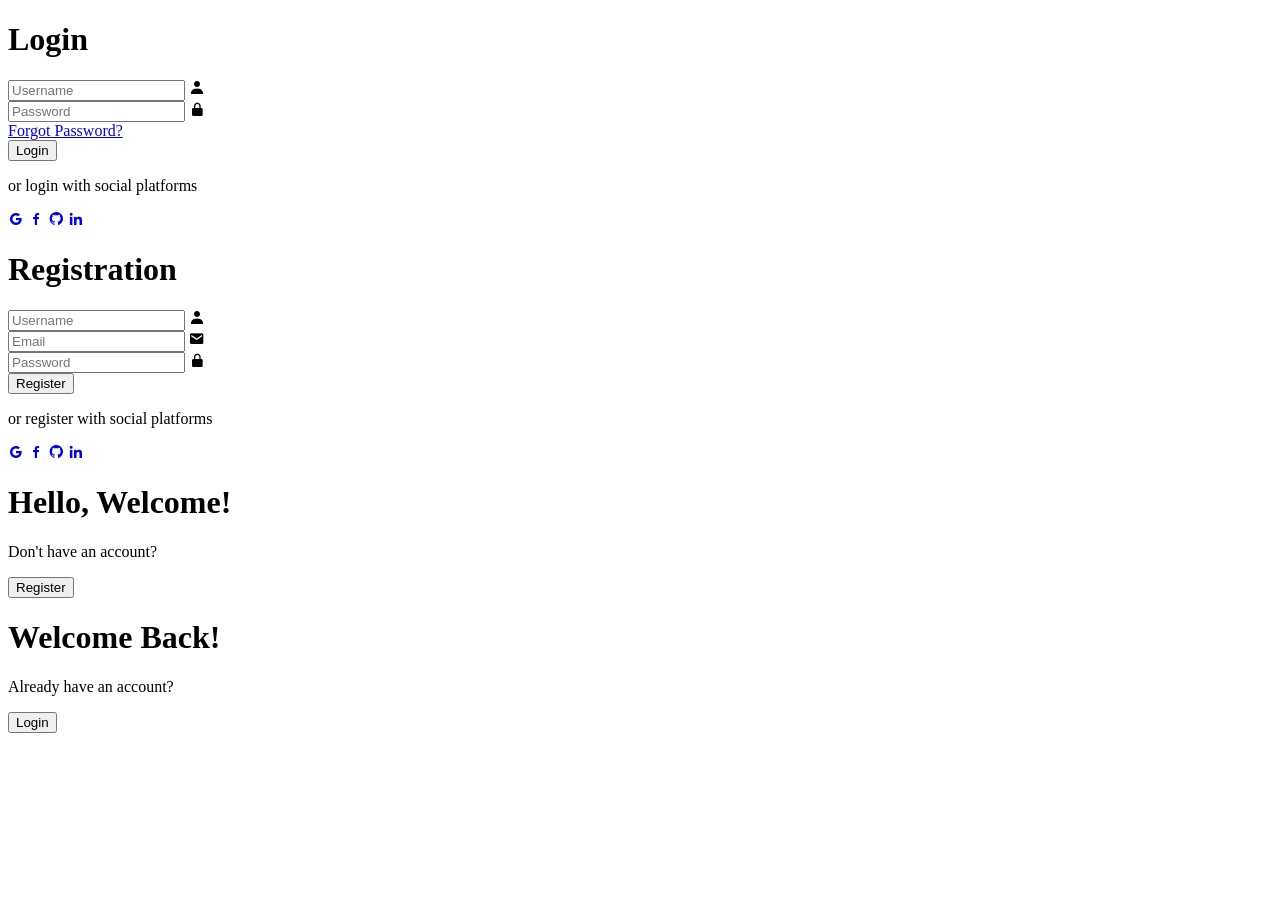
==== index.html @ e955a3b7 "..." ====
<!DOCTYPE html>
<html lang="vi">
<head>
    <meta charset="UTF-8">
    <meta name="viewport" content="width=device-width, initial-scale=1.0">
    <title>Login/Signup Form</title>
    <link rel="stylesheet" href="SignUp_LogIn_Form.css">
    <link href='https://unpkg.com/boxicons@2.1.4/css/boxicons.min.css' rel='stylesheet'>
</head>
<body>

    <div class="container">
        <!-- ĐĂNG NHẬP -->
        <div class="form-box login">
            <form action="#">
                <h1>Login</h1>
                <div class="input-box">
                    <input type="text" placeholder="Username" required>
                    <i class='bx bxs-user'></i>
                </div>
                <div class="input-box">
                    <input type="password" placeholder="Password" required>
                    <i class='bx bxs-lock-alt'></i>
                </div>
                <div class="forgot-link">
                    <a href="#">Forgot Password?</a>
                </div>
                <button type="submit" class="btn">Login</button>
                <p>or login with social platforms</p>
                <div class="social-icons">
                    <a href="#"><i class='bx bxl-google'></i></a>
                    <a href="#"><i class='bx bxl-facebook'></i></a>
                    <a href="#"><i class='bx bxl-github'></i></a>
                    <a href="#"><i class='bx bxl-linkedin'></i></a>
                </div>
            </form>
        </div>

        <!-- ĐĂNG KÝ -->
        <div class="form-box register">
            <form action="#">
                <h1>Registration</h1>
                <div class="input-box">
                    <input type="text" placeholder="Username" required>
                    <i class='bx bxs-user'></i>
                </div>
                <div class="input-box">
                    <input type="email" placeholder="Email" required>
                    <i class='bx bxs-envelope'></i>
                </div>
                <div class="input-box">
                    <input type="password" placeholder="Password" required>
                    <i class='bx bxs-lock-alt'></i>
                </div>
                <button type="submit" class="btn">Register</button>
                <p>or register with social platforms</p>
                <div class="social-icons">
                    <a href="#"><i class='bx bxl-google'></i></a>
                    <a href="#"><i class='bx bxl-facebook'></i></a>
                    <a href="#"><i class='bx bxl-github'></i></a>
                    <a href="#"><i class='bx bxl-linkedin'></i></a>
                </div>
            </form>
        </div>

        <!-- TOGGLE PANEL -->
        <div class="toggle-box">
            <div class="toggle-panel toggle-left">
                <h1>Hello, Welcome!</h1>
                <p>Don't have an account?</p>
                <button class="btn register-btn">Register</button>
            </div>

            <div class="toggle-panel toggle-right">
                <h1>Welcome Back!</h1>
                <p>Already have an account?</p>
                <button class="btn login-btn">Login</button>
            </div>
        </div>
    </div>

    <!-- TOAST NOTIFICATION -->
    <div id="toast"
        style="display:none; position:fixed; top:20px; right:20px; padding:12px 20px;
               background:#4CAF50; color:white; border-radius:8px;
               box-shadow:0 4px 8px rgba(0,0,0,0.2); z-index:9999;">
    </div>

    <!-- SCRIPTS -->
    <script src="SignUp_LogIn_Form.js"></script>
    <script>
    // 🔑 Để API_URL rỗng để tự động bắt theo Origin của Flask Server
    const API_URL = "";

    window.addEventListener("DOMContentLoaded", () => {
        // XỬ LÝ ĐĂNG KÝ
        const registerForm = document.querySelector(".register form");

        registerForm.addEventListener("submit", async (e) => {
            e.preventDefault();

            const username = registerForm.querySelector('input[placeholder="Username"]').value.trim();
            const email = registerForm.querySelector('input[placeholder="Email"]').value.trim();
            const password = registerForm.querySelector('input[placeholder="Password"]').value.trim();

            try {
                const res = await fetch(`${API_URL}/register`, {
                    credentials: "include",
                    method: "POST",
                    headers: { "Content-Type": "application/json" },
                    body: JSON.stringify({ username, email, password }),
                });

                const data = await res.json();
                if (res.ok) {
                    showToast(data.message);
                    registerForm.reset();
                } else {
                    showToast(data.message || "Đăng ký thất bại!", true);
                }
            } catch (err) {
                console.error(err);
                showToast("Không thể kết nối đến server!", true);
            }
        });

        // XỬ LÝ ĐĂNG NHẬP
        const loginForm = document.querySelector('.login form');

        loginForm.addEventListener('submit', async (e) => {
            e.preventDefault();
            const username = loginForm.querySelector('input[placeholder="Username"]').value.trim();
            const password = loginForm.querySelector('input[placeholder="Password"]').value.trim();

            try {
                const res = await fetch(`${API_URL}/login`, {
                    credentials: "include",
                    method: 'POST',
                    headers: { 'Content-Type': 'application/json' },
                    body: JSON.stringify({ username, password })
                });

                const data = await res.json();
                if (res.ok) {
                    showToast(data.message);
                    localStorage.setItem("loggedInUser", username);
                    setTimeout(() => {
                        // Sửa từ "/web/index.html" thành "index.html" để không bị lỗi 404
                        window.location.href = "index.html"; 
                    }, 1500);
                } else {
                    showToast(data.message || 'Sai tên đăng nhập hoặc mật khẩu!', true);
                }
            } catch (err) {
                console.error(err);
                showToast("Không thể kết nối đến server!", true);
            }
        });
    });
    </script>

</body>
</html>
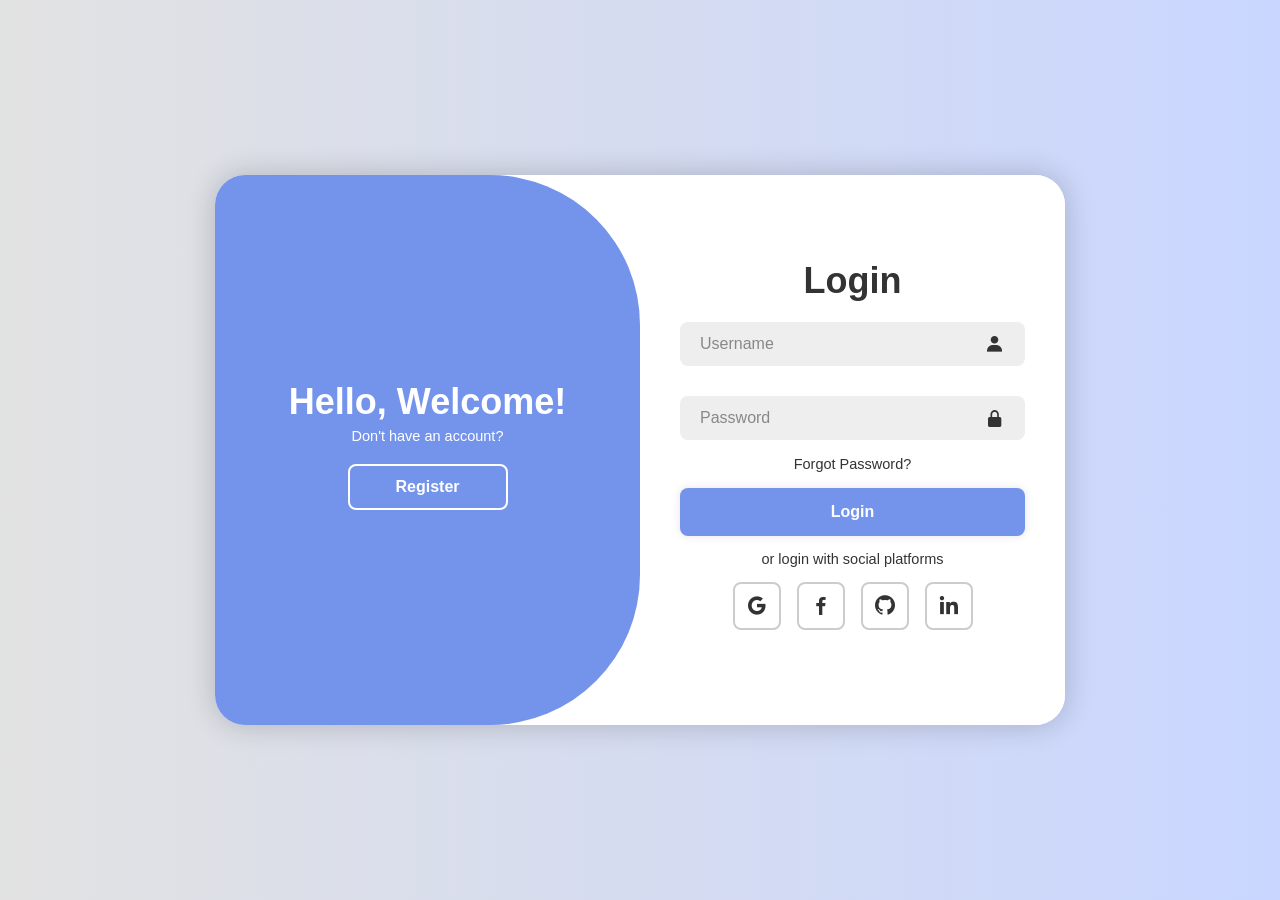
==== commit 3af8baa3: "Update index.html" ====
--- a/index.html
+++ b/index.html
@@ -4,7 +4,7 @@
     <meta charset="UTF-8">
     <meta name="viewport" content="width=device-width, initial-scale=1.0">
     <title>Login/Signup Form</title>
-    <link rel="stylesheet" href="SignUp_LogIn_Form.css">
+    <link rel="stylesheet" href="frontend/web/SignUp_LogIn_Form.css">
     <link href='https://unpkg.com/boxicons@2.1.4/css/boxicons.min.css' rel='stylesheet'>
 </head>
 <body>
@@ -146,7 +146,7 @@
                     localStorage.setItem("loggedInUser", username);
                     setTimeout(() => {
                         // Sửa từ "/web/index.html" thành "index.html" để không bị lỗi 404
-                        window.location.href = "index.html"; 
+                        window.location.href = "main.html"; 
                     }, 1500);
                 } else {
                     showToast(data.message || 'Sai tên đăng nhập hoặc mật khẩu!', true);
--- a/frontend/web/SignUp_LogIn_Form.css
+++ b/frontend/web/SignUp_LogIn_Form.css
@@ -0,0 +1,239 @@
+@import url('https://fonts.googleapis.com/css2?family=Poppins:ital,wght@0,100;0,200;0,300;0,400;0,500;0,600;0,700;0,800;0,900;1,100;1,200;1,300;1,400;1,500;1,600;1,700;1,800;1,900&display=swap');
+
+*{
+    margin: 0;
+    padding: 0;
+    box-sizing: border-box;
+    font-family: "Poppins", sans-serif;
+    text-decoration: none;
+    list-style: none;
+}
+
+body{
+    display: flex;
+    justify-content: center;
+    align-items: center;
+    min-height: 100vh;
+    background: linear-gradient(90deg, #e2e2e2, #c9d6ff);
+}
+
+.container{
+    position: relative;
+    width: 850px;
+    height: 550px;
+    background: #fff;
+    margin: 20px;
+    border-radius: 30px;
+    box-shadow: 0 0 30px rgba(0, 0, 0, .2);
+    overflow: hidden;
+}
+
+    .container h1{
+        font-size: 36px;
+        margin: -10px 0;
+    }
+
+    .container p{
+        font-size: 14.5px;
+        margin: 15px 0;
+    }
+
+form{ width: 100%; }
+
+.form-box{
+    position: absolute;
+    right: 0;
+    width: 50%;
+    height: 100%;
+    background: #fff;
+    display: flex;
+    align-items: center;
+    color: #333;
+    text-align: center;
+    padding: 40px;
+    z-index: 1;
+    transition: .6s ease-in-out 1.2s, visibility 0s 1s;
+}
+
+    .container.active .form-box{ right: 50%; }
+
+    .form-box.register{ visibility: hidden; }
+        .container.active .form-box.register{ visibility: visible; }
+
+.input-box{
+    position: relative;
+    margin: 30px 0;
+}
+
+    .input-box input{
+        width: 100%;
+        padding: 13px 50px 13px 20px;
+        background: #eee;
+        border-radius: 8px;
+        border: none;
+        outline: none;
+        font-size: 16px;
+        color: #333;
+        font-weight: 500;
+    }
+
+        .input-box input::placeholder{
+            color: #888;
+            font-weight: 400;
+        }
+    
+    .input-box i{
+        position: absolute;
+        right: 20px;
+        top: 50%;
+        transform: translateY(-50%);
+        font-size: 20px;
+    }
+
+.forgot-link{ margin: -15px 0 15px; }
+    .forgot-link a{
+        font-size: 14.5px;
+        color: #333;
+    }
+
+.btn{
+    width: 100%;
+    height: 48px;
+    background: #7494ec;
+    border-radius: 8px;
+    box-shadow: 0 0 10px rgba(0, 0, 0, .1);
+    border: none;
+    cursor: pointer;
+    font-size: 16px;
+    color: #fff;
+    font-weight: 600;
+}
+
+.social-icons{
+    display: flex;
+    justify-content: center;
+}
+
+    .social-icons a{
+        display: inline-flex;
+        padding: 10px;
+        border: 2px solid #ccc;
+        border-radius: 8px;
+        font-size: 24px;
+        color: #333;
+        margin: 0 8px;
+    }
+
+.toggle-box{
+    position: absolute;
+    width: 100%;
+    height: 100%;
+}
+
+    .toggle-box::before{
+        content: '';
+        position: absolute;
+        left: -250%;
+        width: 300%;
+        height: 100%;
+        background: #7494ec;
+        /* border: 2px solid red; */
+        border-radius: 150px;
+        z-index: 2;
+        transition: 1.8s ease-in-out;
+    }
+
+        .container.active .toggle-box::before{ left: 50%; }
+
+.toggle-panel{
+    position: absolute;
+    width: 50%;
+    height: 100%;
+    /* background: seagreen; */
+    color: #fff;
+    display: flex;
+    flex-direction: column;
+    justify-content: center;
+    align-items: center;
+    z-index: 2;
+    transition: .6s ease-in-out;
+}
+
+    .toggle-panel.toggle-left{ 
+        left: 0;
+        transition-delay: 1.2s; 
+    }
+        .container.active .toggle-panel.toggle-left{
+            left: -50%;
+            transition-delay: .6s;
+        }
+
+    .toggle-panel.toggle-right{ 
+        right: -50%;
+        transition-delay: .6s;
+    }
+        .container.active .toggle-panel.toggle-right{
+            right: 0;
+            transition-delay: 1.2s;
+        }
+
+    .toggle-panel p{ margin-bottom: 20px; }
+
+    .toggle-panel .btn{
+        width: 160px;
+        height: 46px;
+        background: transparent;
+        border: 2px solid #fff;
+        box-shadow: none;
+    }
+
+@media screen and (max-width: 650px){
+    .container{ height: calc(100vh - 40px); }
+
+    .form-box{
+        bottom: 0;
+        width: 100%;
+        height: 70%;
+    }
+
+        .container.active .form-box{
+            right: 0;
+            bottom: 30%;
+        }
+
+    .toggle-box::before{
+        left: 0;
+        top: -270%;
+        width: 100%;
+        height: 300%;
+        border-radius: 20vw;
+    }
+
+        .container.active .toggle-box::before{
+            left: 0;
+            top: 70%;
+        }
+
+        .container.active .toggle-panel.toggle-left{
+            left: 0;
+            top: -30%;
+        }
+
+    .toggle-panel{ 
+        width: 100%;
+        height: 30%;
+    }
+        .toggle-panel.toggle-left{ top: 0; }
+        .toggle-panel.toggle-right{
+            right: 0;
+            bottom: -30%;
+        }
+
+            .container.active .toggle-panel.toggle-right{ bottom: 0; }
+}
+
+@media screen and (max-width: 400px){
+    .form-box { padding: 20px; }
+
+    .toggle-panel h1{font-size: 30px; }
+}
